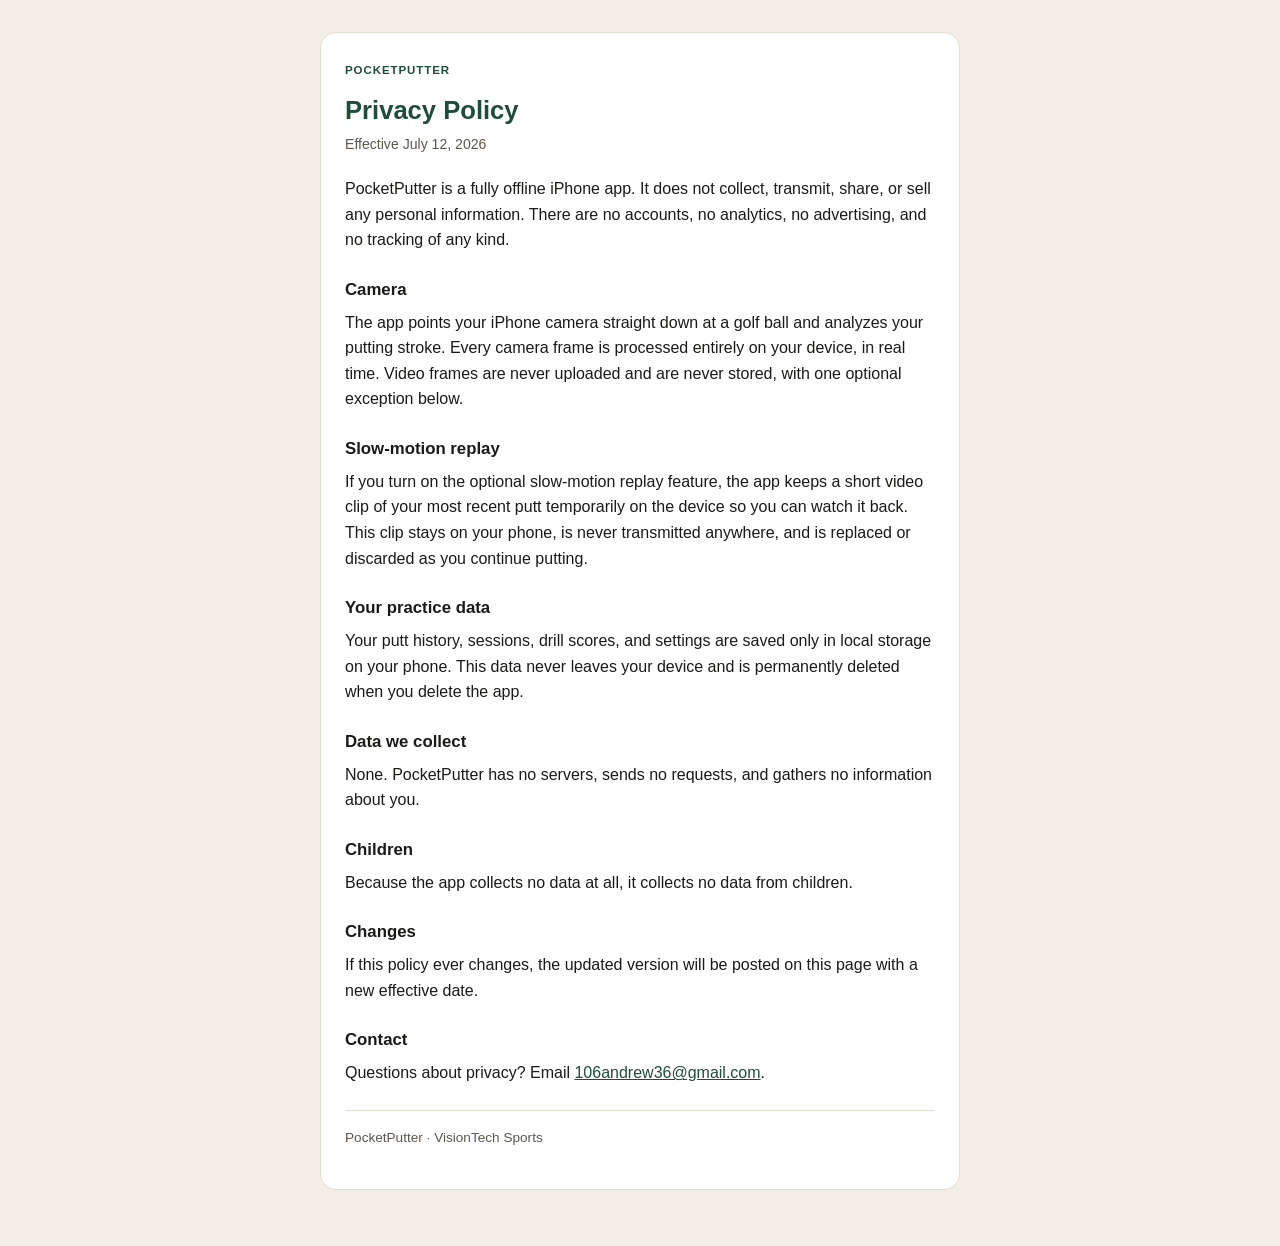
==== privacy.html @ 7faa0dd5 "PocketPutter policy & support pages Co-Authored-By: Claude Fable 5 <noreply@anthropic.com>" ====
<!doctype html>
<html lang="en">
<head>
<meta charset="utf-8">
<meta name="viewport" content="width=device-width, initial-scale=1">
<title>PocketPutter Privacy Policy</title>
<style>
  :root {
    --bg: #F4EFE6;
    --card: #FFFFFF;
    --ink: #1A1A17;
    --muted: #5C574E;
    --accent: #1E4D3A;
    --line: #E4DDCF;
  }
  * { box-sizing: border-box; }
  html, body { margin: 0; padding: 0; }
  body {
    background: var(--bg);
    color: var(--ink);
    font-family: -apple-system, BlinkMacSystemFont, "Segoe UI", Roboto, Helvetica, Arial, sans-serif;
    line-height: 1.6;
    -webkit-text-size-adjust: 100%;
  }
  .wrap {
    max-width: 680px;
    margin: 0 auto;
    padding: 32px 20px 56px;
  }
  .card {
    background: var(--card);
    border: 1px solid var(--line);
    border-radius: 16px;
    padding: 28px 24px;
  }
  h1 {
    font-size: 1.6rem;
    line-height: 1.25;
    margin: 0 0 6px;
    color: var(--accent);
  }
  .eyebrow {
    text-transform: uppercase;
    letter-spacing: 0.08em;
    font-size: 0.72rem;
    font-weight: 700;
    color: var(--accent);
    margin: 0 0 16px;
  }
  .updated {
    color: var(--muted);
    font-size: 0.88rem;
    margin: 0 0 20px;
  }
  h2 {
    font-size: 1.05rem;
    margin: 24px 0 6px;
    color: var(--ink);
  }
  p { margin: 0 0 12px; }
  ul { margin: 0 0 12px; padding-left: 20px; }
  li { margin: 0 0 6px; }
  a { color: var(--accent); }
  .foot {
    margin-top: 24px;
    padding-top: 16px;
    border-top: 1px solid var(--line);
    color: var(--muted);
    font-size: 0.85rem;
  }
</style>
</head>
<body>
  <div class="wrap">
    <div class="card">
      <p class="eyebrow">PocketPutter</p>
      <h1>Privacy Policy</h1>
      <p class="updated">Effective July 12, 2026</p>

      <p>PocketPutter is a fully offline iPhone app. It does not collect, transmit, share, or sell any personal information. There are no accounts, no analytics, no advertising, and no tracking of any kind.</p>

      <h2>Camera</h2>
      <p>The app points your iPhone camera straight down at a golf ball and analyzes your putting stroke. Every camera frame is processed entirely on your device, in real time. Video frames are never uploaded and are never stored, with one optional exception below.</p>

      <h2>Slow-motion replay</h2>
      <p>If you turn on the optional slow-motion replay feature, the app keeps a short video clip of your most recent putt temporarily on the device so you can watch it back. This clip stays on your phone, is never transmitted anywhere, and is replaced or discarded as you continue putting.</p>

      <h2>Your practice data</h2>
      <p>Your putt history, sessions, drill scores, and settings are saved only in local storage on your phone. This data never leaves your device and is permanently deleted when you delete the app.</p>

      <h2>Data we collect</h2>
      <p>None. PocketPutter has no servers, sends no requests, and gathers no information about you.</p>

      <h2>Children</h2>
      <p>Because the app collects no data at all, it collects no data from children.</p>

      <h2>Changes</h2>
      <p>If this policy ever changes, the updated version will be posted on this page with a new effective date.</p>

      <h2>Contact</h2>
      <p>Questions about privacy? Email <a href="mailto:106andrew36@gmail.com">106andrew36@gmail.com</a>.</p>

      <p class="foot">PocketPutter &middot; VisionTech Sports</p>
    </div>
  </div>
</body>
</html>
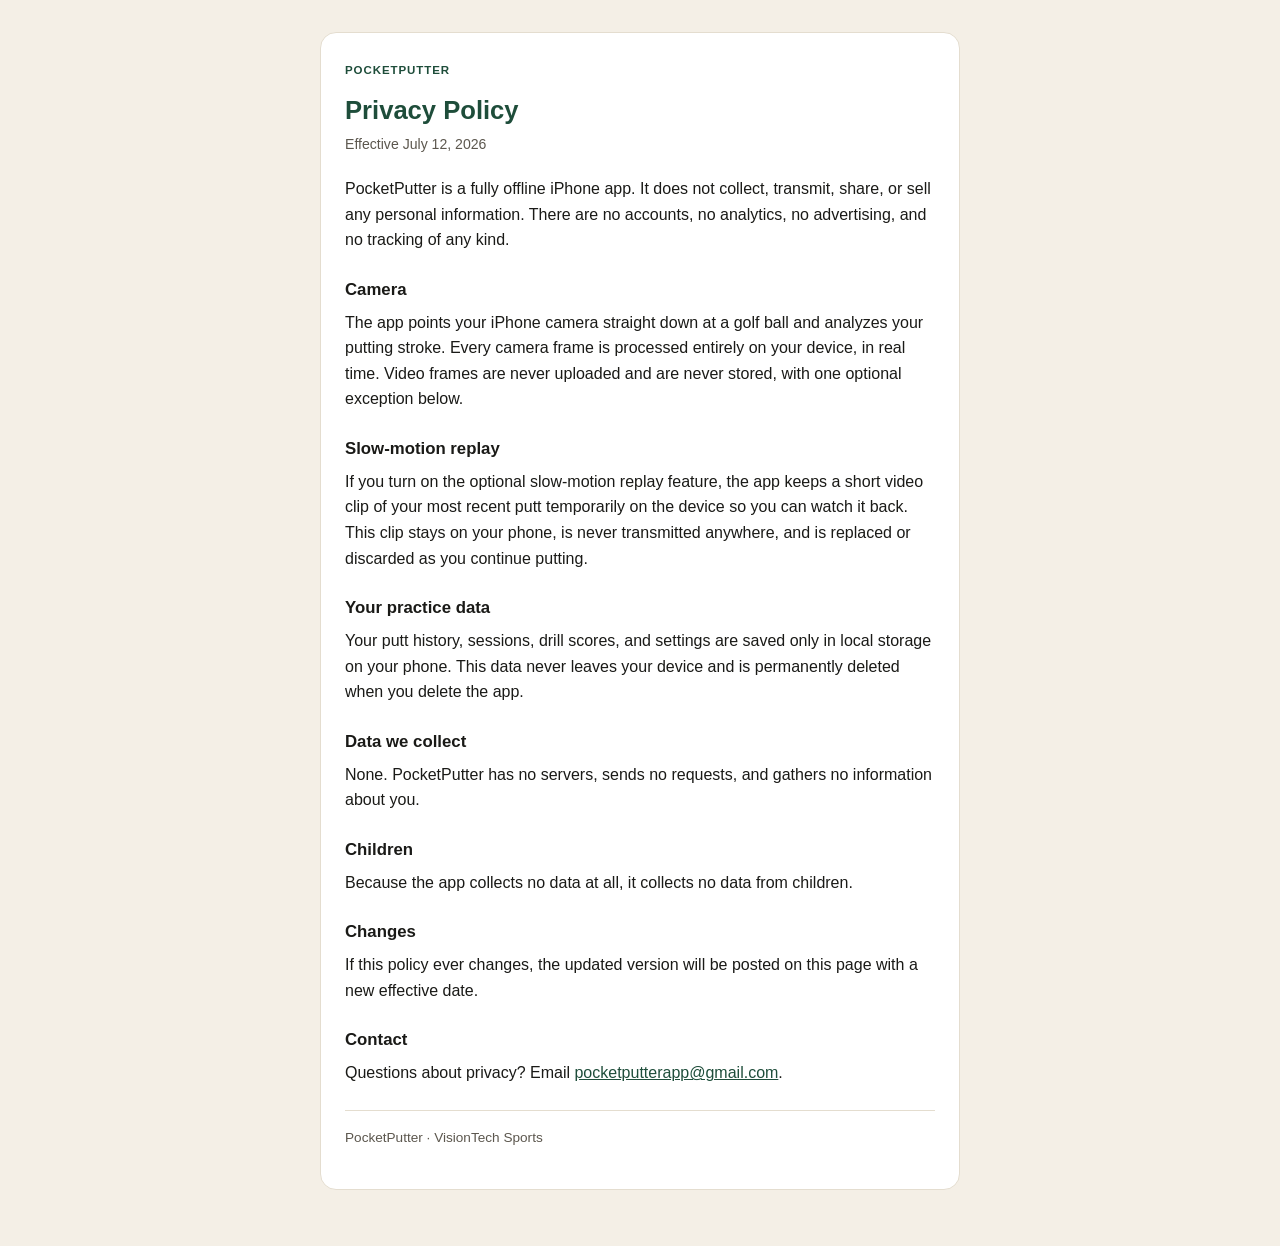
==== commit 05822c42: "Support email → pocketputterapp@gmail.com Co-Authored-By: Claude Fable 5 <noreply@anthropic.com>" ====
--- a/privacy.html
+++ b/privacy.html
@@ -98,7 +98,7 @@
       <p>If this policy ever changes, the updated version will be posted on this page with a new effective date.</p>
 
       <h2>Contact</h2>
-      <p>Questions about privacy? Email <a href="mailto:106andrew36@gmail.com">106andrew36@gmail.com</a>.</p>
+      <p>Questions about privacy? Email <a href="mailto:pocketputterapp@gmail.com">pocketputterapp@gmail.com</a>.</p>
 
       <p class="foot">PocketPutter &middot; VisionTech Sports</p>
     </div>
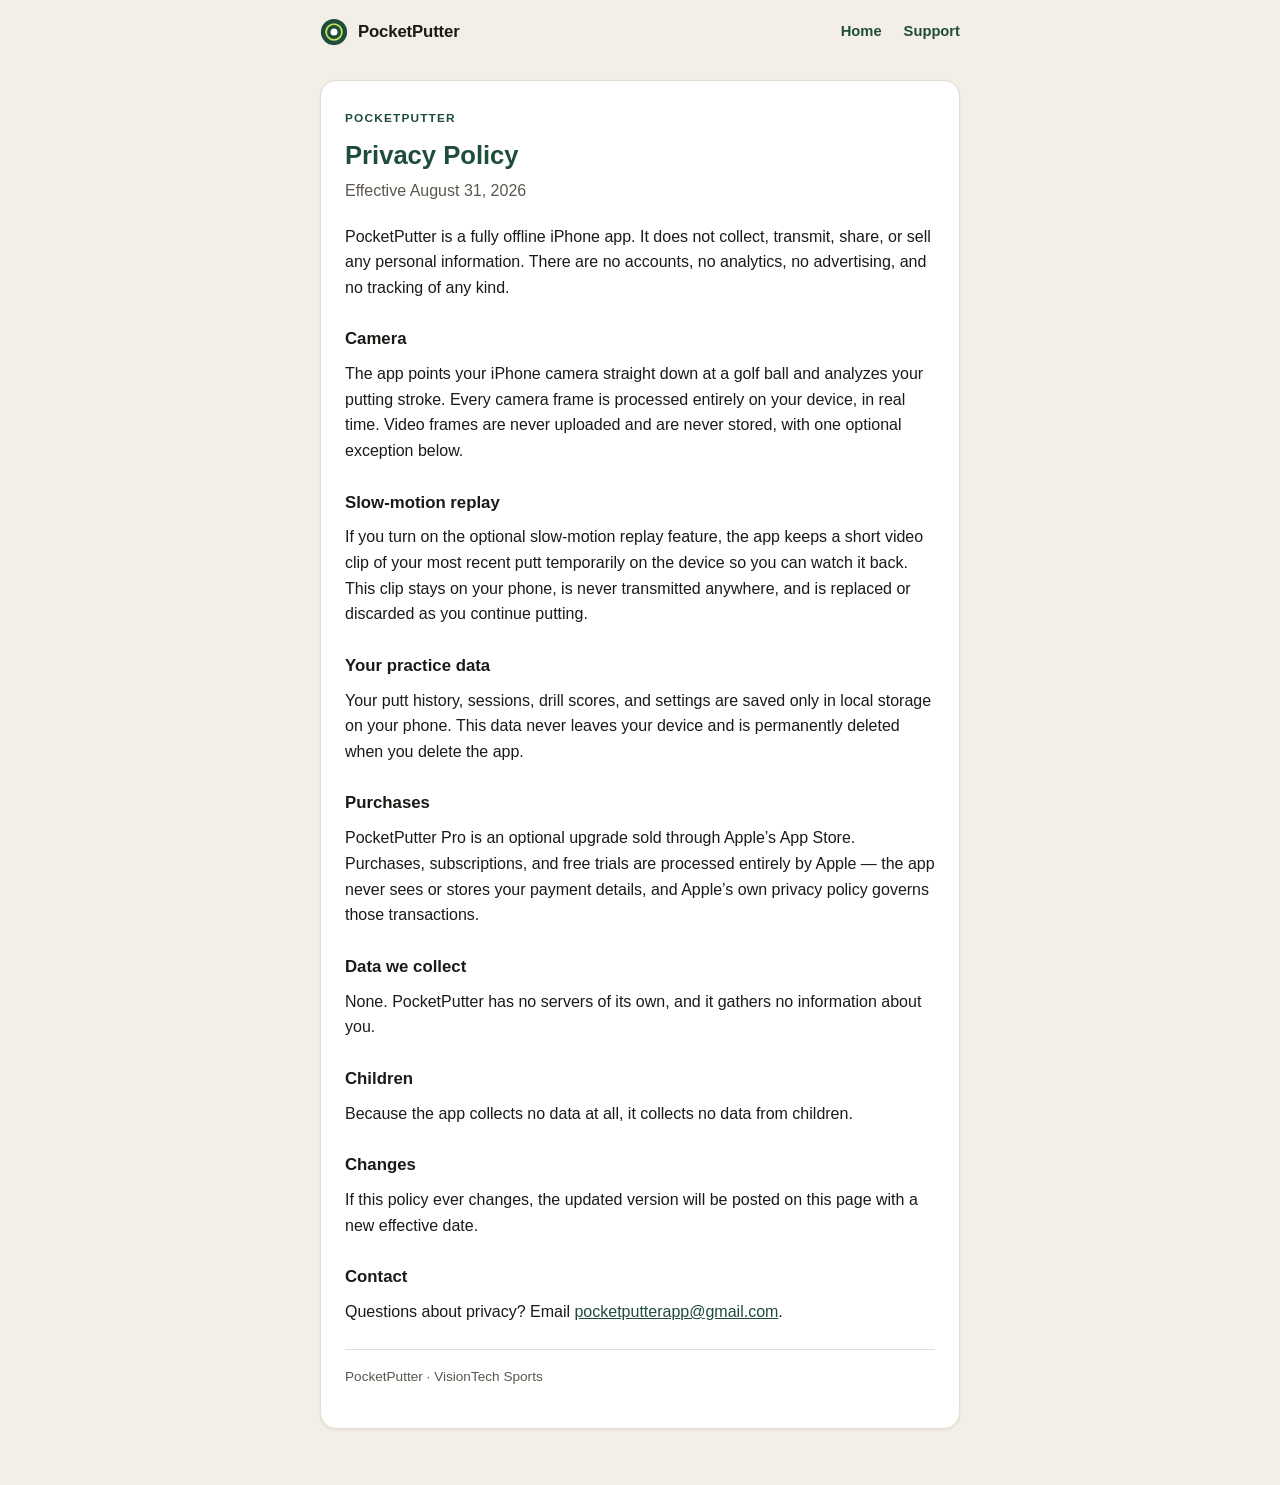
==== commit eb9ae374: "Full site: landing page + restyled policy pages, same privacy/support URLs - index.html: real landin" ====
--- a/privacy.html
+++ b/privacy.html
@@ -4,78 +4,34 @@
 <meta charset="utf-8">
 <meta name="viewport" content="width=device-width, initial-scale=1">
 <title>PocketPutter Privacy Policy</title>
-<style>
-  :root {
-    --bg: #F4EFE6;
-    --card: #FFFFFF;
-    --ink: #1A1A17;
-    --muted: #5C574E;
-    --accent: #1E4D3A;
-    --line: #E4DDCF;
-  }
-  * { box-sizing: border-box; }
-  html, body { margin: 0; padding: 0; }
-  body {
-    background: var(--bg);
-    color: var(--ink);
-    font-family: -apple-system, BlinkMacSystemFont, "Segoe UI", Roboto, Helvetica, Arial, sans-serif;
-    line-height: 1.6;
-    -webkit-text-size-adjust: 100%;
-  }
-  .wrap {
-    max-width: 680px;
-    margin: 0 auto;
-    padding: 32px 20px 56px;
-  }
-  .card {
-    background: var(--card);
-    border: 1px solid var(--line);
-    border-radius: 16px;
-    padding: 28px 24px;
-  }
-  h1 {
-    font-size: 1.6rem;
-    line-height: 1.25;
-    margin: 0 0 6px;
-    color: var(--accent);
-  }
-  .eyebrow {
-    text-transform: uppercase;
-    letter-spacing: 0.08em;
-    font-size: 0.72rem;
-    font-weight: 700;
-    color: var(--accent);
-    margin: 0 0 16px;
-  }
-  .updated {
-    color: var(--muted);
-    font-size: 0.88rem;
-    margin: 0 0 20px;
-  }
-  h2 {
-    font-size: 1.05rem;
-    margin: 24px 0 6px;
-    color: var(--ink);
-  }
-  p { margin: 0 0 12px; }
-  ul { margin: 0 0 12px; padding-left: 20px; }
-  li { margin: 0 0 6px; }
-  a { color: var(--accent); }
-  .foot {
-    margin-top: 24px;
-    padding-top: 16px;
-    border-top: 1px solid var(--line);
-    color: var(--muted);
-    font-size: 0.85rem;
-  }
-</style>
+<meta name="description" content="PocketPutter's privacy policy. The app is fully offline — no accounts, no analytics, no advertising, and no tracking of any kind.">
+<link rel="canonical" href="https://ahwang.github.io/pocketputter-site/privacy.html">
+<link rel="icon" href="data:image/svg+xml,%3Csvg%20xmlns='http://www.w3.org/2000/svg'%20viewBox='0%200%2032%2032'%3E%3Ccircle%20cx='16'%20cy='16'%20r='15'%20fill='%231E4D3A'/%3E%3Ccircle%20cx='16'%20cy='16'%20r='9'%20fill='none'%20stroke='%23C9E265'%20stroke-width='2'/%3E%3Ccircle%20cx='16'%20cy='16'%20r='4'%20fill='%23FFFFFF'/%3E%3C/svg%3E">
+<link rel="stylesheet" href="styles.css">
 </head>
 <body>
-  <div class="wrap">
-    <div class="card">
+  <div class="wrap wrap--narrow">
+    <header class="site-header">
+      <a class="brand" href="./">
+        <svg width="28" height="28" viewBox="0 0 32 32" aria-hidden="true">
+          <circle cx="16" cy="16" r="15" fill="#1E4D3A"/>
+          <circle cx="16" cy="16" r="9" fill="none" stroke="#C9E265" stroke-width="2"/>
+          <circle cx="16" cy="16" r="4" fill="#FFFFFF"/>
+        </svg>
+        PocketPutter
+      </a>
+      <nav class="site-nav" aria-label="Site">
+        <a class="nav-link" href="./">Home</a>
+        <a class="nav-link" href="support.html">Support</a>
+      </nav>
+    </header>
+  </div>
+
+  <main class="doc-wrap">
+    <div class="doc-card">
       <p class="eyebrow">PocketPutter</p>
       <h1>Privacy Policy</h1>
-      <p class="updated">Effective July 12, 2026</p>
+      <p class="updated">Effective August 31, 2026</p>
 
       <p>PocketPutter is a fully offline iPhone app. It does not collect, transmit, share, or sell any personal information. There are no accounts, no analytics, no advertising, and no tracking of any kind.</p>
 
@@ -88,8 +44,11 @@
       <h2>Your practice data</h2>
       <p>Your putt history, sessions, drill scores, and settings are saved only in local storage on your phone. This data never leaves your device and is permanently deleted when you delete the app.</p>
 
+      <h2>Purchases</h2>
+      <p>PocketPutter Pro is an optional upgrade sold through Apple&rsquo;s App&nbsp;Store. Purchases, subscriptions, and free trials are processed entirely by Apple &mdash; the app never sees or stores your payment details, and Apple&rsquo;s own privacy policy governs those transactions.</p>
+
       <h2>Data we collect</h2>
-      <p>None. PocketPutter has no servers, sends no requests, and gathers no information about you.</p>
+      <p>None. PocketPutter has no servers of its own, and it gathers no information about you.</p>
 
       <h2>Children</h2>
       <p>Because the app collects no data at all, it collects no data from children.</p>
@@ -102,6 +61,6 @@
 
       <p class="foot">PocketPutter &middot; VisionTech Sports</p>
     </div>
-  </div>
+  </main>
 </body>
 </html>
--- a/styles.css
+++ b/styles.css
@@ -0,0 +1,368 @@
+/* PocketPutter site — shared styles (Clubhouse palette) */
+
+:root {
+  --bg: #F4EFE6;
+  --bg-alt: #EDE5D6;
+  --card: #FFFFFF;
+  --ink: #1A1A17;
+  --muted: #5C574E;
+  --green: #1E4D3A;
+  --green-deep: #143528;
+  --green-ink: #1E4D3A;      /* green used as text/link color */
+  --lime: #C9E265;
+  --line: #E4DDCF;
+  --chip: #EAF2E6;
+  --shadow: 0 1px 3px rgba(26, 26, 23, 0.08);
+}
+
+@media (prefers-color-scheme: dark) {
+  :root {
+    --bg: #14130F;
+    --bg-alt: #191813;
+    --card: #1E1D17;
+    --ink: #F0ECE1;
+    --muted: #A69F90;
+    --green: #1E4D3A;
+    --green-deep: #143528;
+    --green-ink: #8CC4A8;
+    --lime: #C9E265;
+    --line: #2B2A22;
+    --chip: #23281F;
+    --shadow: 0 1px 3px rgba(0, 0, 0, 0.4);
+  }
+}
+
+* { box-sizing: border-box; }
+@media (prefers-reduced-motion: no-preference) {
+  html { scroll-behavior: smooth; }
+}
+html, body { margin: 0; padding: 0; }
+
+body {
+  background: var(--bg);
+  color: var(--ink);
+  font-family: -apple-system, BlinkMacSystemFont, "Segoe UI", Roboto, Helvetica, Arial, sans-serif;
+  line-height: 1.6;
+  -webkit-text-size-adjust: 100%;
+}
+
+a { color: var(--green-ink); }
+img, svg { max-width: 100%; height: auto; }
+
+.wrap {
+  max-width: 1020px;
+  margin: 0 auto;
+  padding: 0 20px;
+}
+.wrap--narrow { max-width: 680px; }
+
+/* ---------- header ---------- */
+
+.site-header {
+  display: flex;
+  align-items: center;
+  justify-content: space-between;
+  gap: 16px;
+  padding: 18px 0;
+}
+.brand {
+  display: flex;
+  align-items: center;
+  gap: 10px;
+  font-weight: 800;
+  font-size: 1.05rem;
+  letter-spacing: -0.01em;
+  color: var(--ink);
+  text-decoration: none;
+}
+.brand svg { flex: none; }
+.site-nav {
+  display: flex;
+  align-items: center;
+  gap: 22px;
+  font-size: 0.92rem;
+  font-weight: 600;
+}
+.site-nav a { text-decoration: none; }
+.site-nav a:hover { text-decoration: underline; }
+@media (max-width: 640px) {
+  /* only the homepage nav collapses (it keeps its CTA button);
+     the privacy/support pages' two links stay visible */
+  .site-nav--index .nav-link { display: none; }
+}
+
+/* ---------- shared bits ---------- */
+
+.eyebrow {
+  text-transform: uppercase;
+  letter-spacing: 0.1em;
+  font-size: 0.74rem;
+  font-weight: 700;
+  color: var(--green-ink);
+  margin: 0 0 12px;
+}
+.section { padding: 56px 0; }
+.section--alt { background: var(--bg-alt); }
+.section h2 {
+  font-size: clamp(1.5rem, 3.4vw, 2rem);
+  line-height: 1.2;
+  letter-spacing: -0.02em;
+  margin: 0 0 10px;
+}
+.section .lede {
+  color: var(--muted);
+  max-width: 620px;
+  margin: 0 0 28px;
+}
+
+.btn {
+  display: inline-block;
+  background: var(--green);
+  color: #fff;
+  font-weight: 700;
+  font-size: 0.95rem;
+  padding: 12px 22px;
+  border-radius: 999px;
+  text-decoration: none;
+}
+.btn:hover { background: var(--green-deep); }
+
+.appstore-badge {
+  display: inline-flex;
+  align-items: center;
+  gap: 10px;
+  background: #000;
+  color: #fff;
+  border: 1px solid rgba(255, 255, 255, 0.25);
+  border-radius: 12px;
+  padding: 9px 18px 9px 14px;
+  text-decoration: none;
+  line-height: 1.15;
+}
+.appstore-badge svg { flex: none; }
+.appstore-badge .small { display: block; font-size: 0.66rem; font-weight: 500; opacity: 0.85; }
+.appstore-badge .big { display: block; font-size: 1.06rem; font-weight: 700; letter-spacing: -0.01em; }
+.appstore-badge:hover { background: #111; }
+
+/* ---------- hero ---------- */
+
+.hero { padding: 40px 0 64px; }
+.hero-grid {
+  display: grid;
+  grid-template-columns: minmax(0, 1.15fr) minmax(0, 0.85fr);
+  gap: 48px;
+  align-items: center;
+}
+@media (max-width: 800px) {
+  .hero-grid { grid-template-columns: 1fr; gap: 36px; }
+  .hero-art { max-width: 300px; margin: 0 auto; }
+}
+.hero h1 {
+  font-size: clamp(2.1rem, 5.4vw, 3.2rem);
+  line-height: 1.08;
+  letter-spacing: -0.03em;
+  margin: 0 0 16px;
+}
+.hero .sub {
+  color: var(--muted);
+  font-size: 1.08rem;
+  max-width: 520px;
+  margin: 0 0 26px;
+}
+.hero-cta {
+  display: flex;
+  align-items: center;
+  gap: 16px;
+  flex-wrap: wrap;
+  margin: 0 0 14px;
+}
+.hero .fineprint { color: var(--muted); font-size: 0.85rem; margin: 0; }
+
+/* ---------- steps ---------- */
+
+.steps {
+  display: grid;
+  grid-template-columns: repeat(3, minmax(0, 1fr));
+  gap: 18px;
+}
+@media (max-width: 720px) { .steps { grid-template-columns: 1fr; } }
+.step {
+  background: var(--card);
+  border: 1px solid var(--line);
+  border-radius: 16px;
+  padding: 22px;
+  box-shadow: var(--shadow);
+}
+.step .num {
+  display: inline-flex;
+  align-items: center;
+  justify-content: center;
+  width: 30px;
+  height: 30px;
+  border-radius: 999px;
+  background: var(--green);
+  color: #fff;
+  font-weight: 800;
+  font-size: 0.9rem;
+  margin-bottom: 12px;
+}
+.step h3 { margin: 0 0 6px; font-size: 1.02rem; }
+.step p { margin: 0; color: var(--muted); font-size: 0.93rem; }
+
+/* ---------- feature grid ---------- */
+
+.features {
+  display: grid;
+  grid-template-columns: repeat(auto-fit, minmax(230px, 1fr));
+  gap: 18px;
+}
+.feature {
+  background: var(--card);
+  border: 1px solid var(--line);
+  border-radius: 16px;
+  padding: 20px;
+  box-shadow: var(--shadow);
+}
+.feature h3 { margin: 0 0 6px; font-size: 1rem; }
+.feature p { margin: 0; color: var(--muted); font-size: 0.92rem; }
+.feature .glyph { margin-bottom: 10px; }
+
+/* ---------- games ---------- */
+
+.games-grid {
+  display: grid;
+  grid-template-columns: repeat(auto-fit, minmax(280px, 1fr));
+  gap: 18px;
+}
+.game-card {
+  background: var(--card);
+  border: 1px solid var(--line);
+  border-radius: 18px;
+  padding: 24px;
+  box-shadow: var(--shadow);
+}
+.game-card h3 { margin: 14px 0 6px; font-size: 1.12rem; }
+.game-card p { margin: 0 0 10px; color: var(--muted); font-size: 0.94rem; }
+.game-card .art {
+  background: var(--chip);
+  border-radius: 12px;
+  padding: 10px;
+  display: flex;
+  justify-content: center;
+}
+.course-list { margin: 10px 0 0; padding: 0; list-style: none; font-size: 0.92rem; }
+.course-list li { margin: 6px 0; color: var(--muted); }
+.course-list strong { color: var(--ink); }
+
+.pro-pill {
+  display: inline-block;
+  background: var(--green);
+  color: var(--lime);
+  font-size: 0.68rem;
+  font-weight: 800;
+  letter-spacing: 0.1em;
+  padding: 3px 10px;
+  border-radius: 999px;
+  vertical-align: middle;
+}
+
+/* ---------- pricing ---------- */
+
+.plans {
+  display: grid;
+  grid-template-columns: repeat(auto-fit, minmax(220px, 1fr));
+  gap: 18px;
+  margin-bottom: 20px;
+}
+.plan {
+  background: var(--card);
+  border: 1px solid var(--line);
+  border-radius: 18px;
+  padding: 24px;
+  box-shadow: var(--shadow);
+  text-align: center;
+}
+.plan.plan--hero { border-color: var(--green); border-width: 2px; }
+.plan .plan-name { font-weight: 700; font-size: 0.95rem; margin: 0 0 8px; }
+.plan .plan-price { font-size: 1.9rem; font-weight: 800; letter-spacing: -0.02em; margin: 0; }
+.plan .plan-term { color: var(--muted); font-size: 0.88rem; margin: 2px 0 10px; }
+.plan .plan-note {
+  display: inline-block;
+  background: var(--chip);
+  color: var(--green-ink);
+  font-size: 0.78rem;
+  font-weight: 700;
+  padding: 3px 10px;
+  border-radius: 999px;
+}
+.pricing-fineprint { color: var(--muted); font-size: 0.83rem; max-width: 720px; }
+
+/* ---------- privacy band ---------- */
+
+.privacy-band {
+  background: var(--green);
+  color: #F2EFE6;
+  border-radius: 20px;
+  padding: 36px 32px;
+}
+.privacy-band h2 { color: #fff; margin-top: 0; }
+.privacy-band p { color: rgba(255, 255, 255, 0.85); max-width: 640px; }
+.privacy-band a { color: var(--lime); font-weight: 700; }
+
+/* ---------- doc pages (privacy / support) ---------- */
+
+.doc-wrap {
+  max-width: 680px;
+  margin: 0 auto;
+  padding: 16px 20px 56px;
+}
+.doc-card {
+  background: var(--card);
+  border: 1px solid var(--line);
+  border-radius: 16px;
+  padding: 28px 24px;
+  box-shadow: var(--shadow);
+}
+.doc-card h1 {
+  font-size: 1.6rem;
+  line-height: 1.25;
+  margin: 0 0 6px;
+  color: var(--green-ink);
+}
+.doc-card h2 { font-size: 1.05rem; margin: 26px 0 8px; }
+.doc-card p { margin: 0 0 12px; }
+.doc-card ol, .doc-card ul { margin: 0 0 12px; padding-left: 20px; }
+.doc-card li { margin: 0 0 6px; }
+.doc-card .updated, .doc-card .lede { color: var(--muted); margin: 0 0 20px; }
+.doc-card .q { font-weight: 700; font-size: 1rem; margin: 18px 0 4px; color: var(--green-ink); }
+.doc-card .foot {
+  margin-top: 24px;
+  padding-top: 16px;
+  border-top: 1px solid var(--line);
+  color: var(--muted);
+  font-size: 0.85rem;
+}
+
+/* ---------- footer ---------- */
+
+.site-footer {
+  border-top: 1px solid var(--line);
+  margin-top: 40px;
+  padding: 32px 0 44px;
+  color: var(--muted);
+  font-size: 0.88rem;
+}
+.footer-grid {
+  display: flex;
+  justify-content: space-between;
+  align-items: flex-start;
+  gap: 24px;
+  flex-wrap: wrap;
+}
+.footer-links {
+  display: flex;
+  gap: 20px;
+  flex-wrap: wrap;
+}
+.footer-links a { color: var(--muted); text-decoration: none; }
+.footer-links a:hover { color: var(--green-ink); text-decoration: underline; }
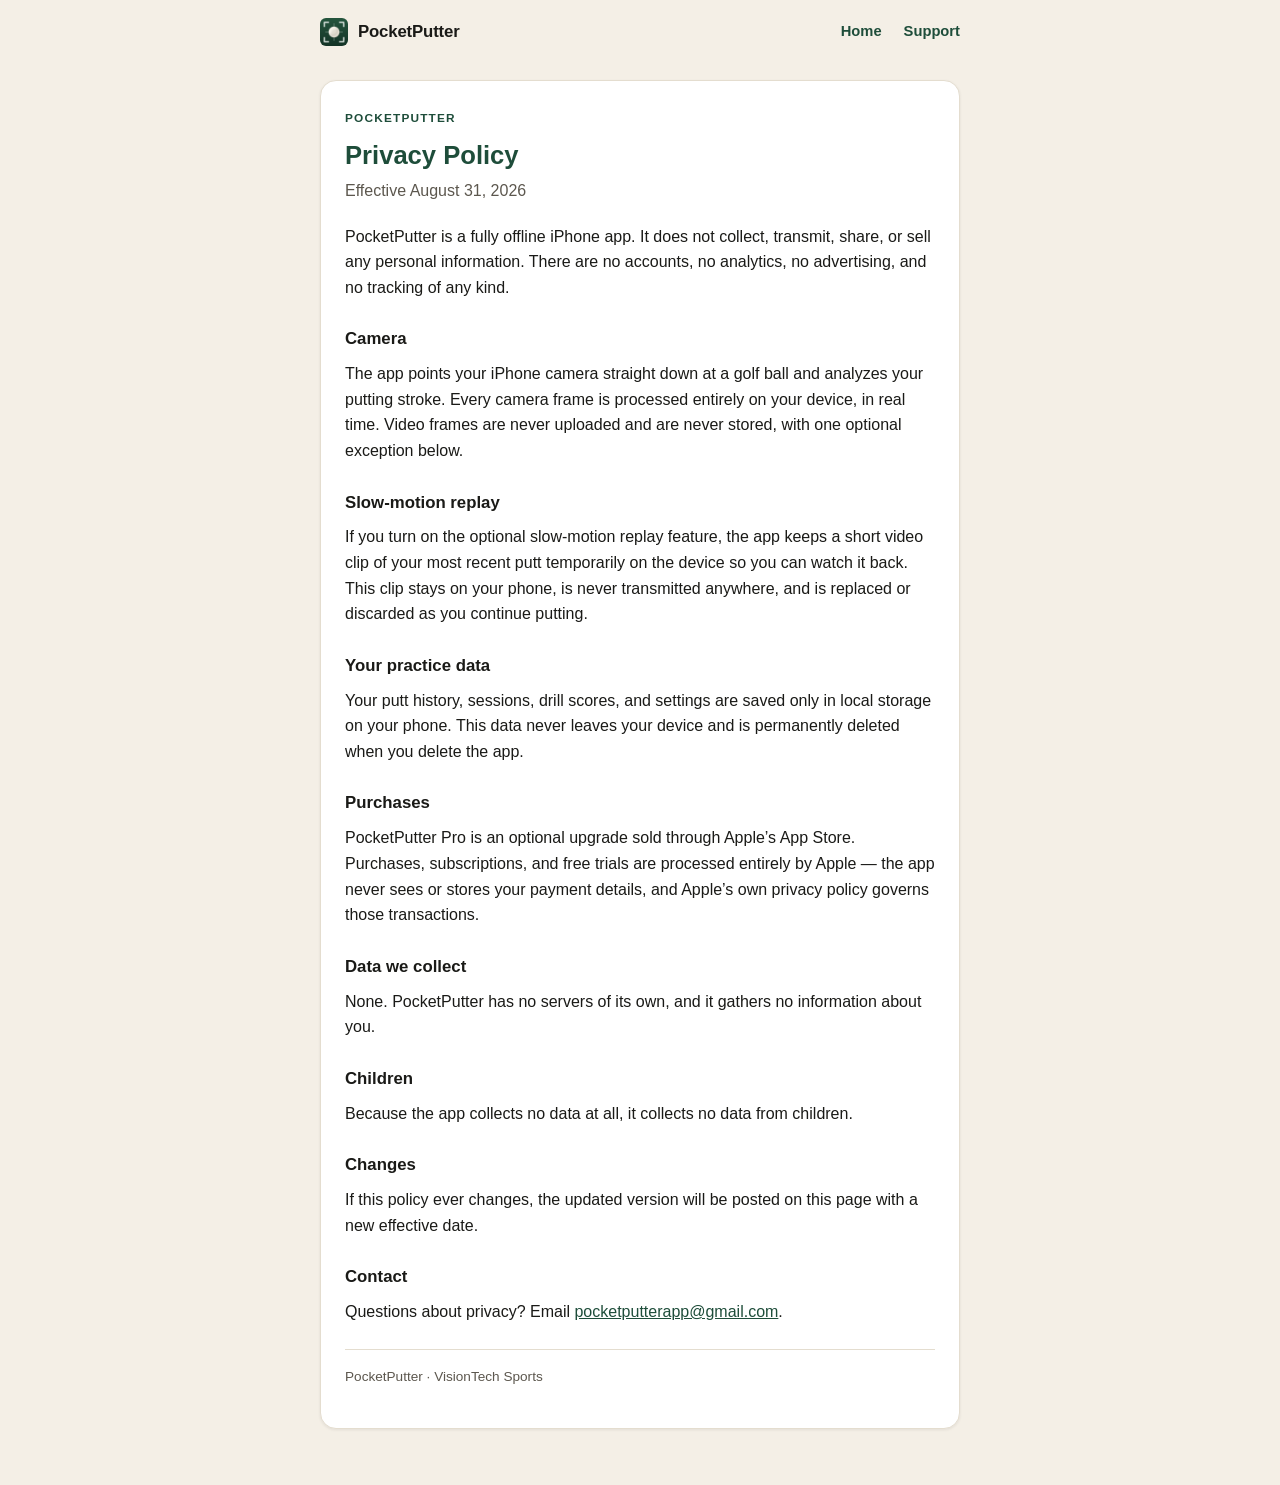
==== commit 85502a6d: "Use the real app icon: header logo, favicon, touch icon, og:image icon-1024.png copied from the app'" ====
--- a/privacy.html
+++ b/privacy.html
@@ -6,18 +6,15 @@
 <title>PocketPutter Privacy Policy</title>
 <meta name="description" content="PocketPutter's privacy policy. The app is fully offline — no accounts, no analytics, no advertising, and no tracking of any kind.">
 <link rel="canonical" href="https://ahwang.github.io/pocketputter-site/privacy.html">
-<link rel="icon" href="data:image/svg+xml,%3Csvg%20xmlns='http://www.w3.org/2000/svg'%20viewBox='0%200%2032%2032'%3E%3Ccircle%20cx='16'%20cy='16'%20r='15'%20fill='%231E4D3A'/%3E%3Ccircle%20cx='16'%20cy='16'%20r='9'%20fill='none'%20stroke='%23C9E265'%20stroke-width='2'/%3E%3Ccircle%20cx='16'%20cy='16'%20r='4'%20fill='%23FFFFFF'/%3E%3C/svg%3E">
+<link rel="icon" type="image/png" sizes="32x32" href="favicon-32.png">
+<link rel="apple-touch-icon" href="icon-180.png">
 <link rel="stylesheet" href="styles.css">
 </head>
 <body>
   <div class="wrap wrap--narrow">
     <header class="site-header">
       <a class="brand" href="./">
-        <svg width="28" height="28" viewBox="0 0 32 32" aria-hidden="true">
-          <circle cx="16" cy="16" r="15" fill="#1E4D3A"/>
-          <circle cx="16" cy="16" r="9" fill="none" stroke="#C9E265" stroke-width="2"/>
-          <circle cx="16" cy="16" r="4" fill="#FFFFFF"/>
-        </svg>
+        <img src="icon-64.png" width="28" height="28" alt="">
         PocketPutter
       </a>
       <nav class="site-nav" aria-label="Site">
--- a/styles.css
+++ b/styles.css
@@ -76,6 +76,7 @@
   text-decoration: none;
 }
 .brand svg { flex: none; }
+.brand img { flex: none; display: block; border-radius: 6px; }
 .site-nav {
   display: flex;
   align-items: center;
@@ -265,6 +266,28 @@
   border-radius: 999px;
   vertical-align: middle;
 }
+
+.soon-pill {
+  display: inline-block;
+  background: var(--chip);
+  color: var(--green-ink);
+  font-size: 0.68rem;
+  font-weight: 800;
+  letter-spacing: 0.1em;
+  padding: 3px 10px;
+  border-radius: 999px;
+  vertical-align: middle;
+  white-space: nowrap;
+}
+
+/* teaser announcements, not menu items — dashed and recessed on purpose */
+.game-card--soon {
+  background: transparent;
+  border-style: dashed;
+  box-shadow: none;
+}
+.game-card--soon h3 { margin-top: 0; }
+.game-card--soon p { margin-bottom: 0; }
 
 /* ---------- pricing ---------- */
 
